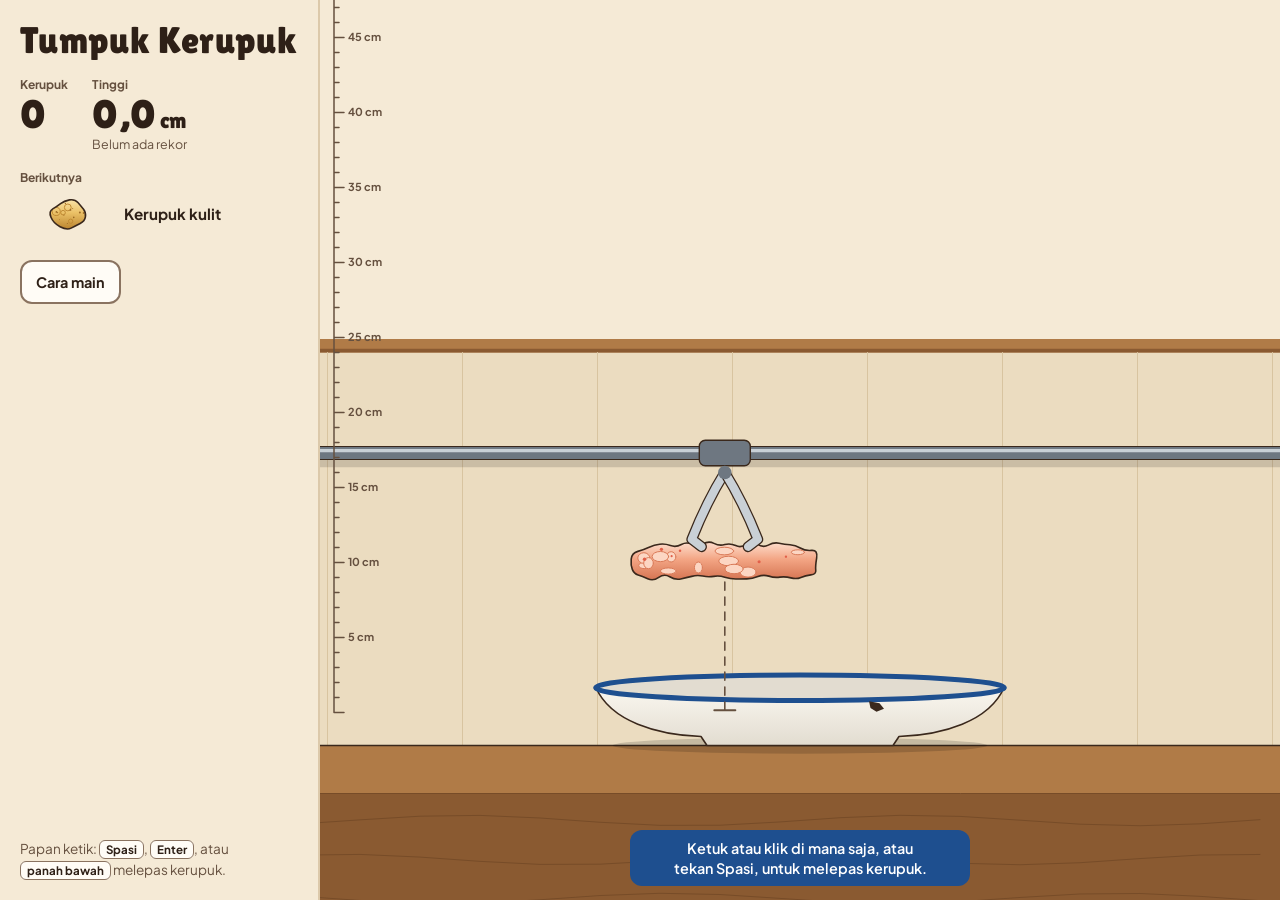
==== public/games/tumpuk-kerupuk/index.html @ b58603c4 "Tambah tiga game: Potong Martabak, Parkir Angkot, Tumpuk Kerupuk Game orisinal bertema lokal, digamb" ====
<!doctype html>
<html lang="id">
<head>
<meta charset="utf-8">
<meta name="viewport" content="width=device-width, initial-scale=1, viewport-fit=cover">
<link rel="icon" href="/assets/logo.svg" type="image/svg+xml">
<title>Tumpuk Kerupuk</title>
<meta name="description" content="Tumpuk kerupuk di atas piring seng warung setinggi mungkin, jangan sampai ada yang jatuh ke meja.">
<link rel="preconnect" href="https://fonts.googleapis.com">
<link rel="preconnect" href="https://fonts.gstatic.com" crossorigin>
<link rel="stylesheet" href="https://fonts.googleapis.com/css2?family=Lilita+One&family=Plus+Jakarta+Sans:wght@400;500;600;700&display=swap">
<style>
/* Satu kanvas memenuhi layar. Panel skor menindih kanvas (atas di HP potret, kiri di layar lebar),
   dan kamera menjaga tumpukan tetap di sisa area yang terlihat. */
:root {
  --dinding: #F5EAD6;
  --lambris: #EBDCC0;
  --lambris-garis: #D8C4A0;
  --tinta: #2E2017;
  --tinta-2: #65503F;
  --lembar: #FFFCF6;
  --biru: #1E4F8F;
  --aksen-teks: #FFFFFF;
  --garis: #8A7360;
  --garis-halus: #DCC9AA;
  --meja: #B07B47;
  --meja-depan: #8A5A31;
  --serat: #774C28;
  --email: #FBF8F1;
  --email-bayang: #E2DCD0;
  --lis: #1E4F8F;
  --logam: #C9D0D6;
  --logam-gelap: #6E7781;
  --garis-kerupuk: #3A281C;
  --bayang: rgba(46, 32, 23, .22);
  --tirai: rgba(35, 24, 17, .5);
  --font-judul: "Lilita One", "Arial Rounded MT Bold", system-ui, sans-serif;
  --font-teks: "Plus Jakarta Sans", system-ui, -apple-system, "Segoe UI", Roboto, sans-serif;
  color-scheme: light;
}
@media (prefers-color-scheme: dark) {
  :root:not([data-theme="light"]) {
    --dinding: #1C1611;
    --lambris: #241C16;
    --lambris-garis: #382B21;
    --tinta: #F4E8D6;
    --tinta-2: #CDB89F;
    --lembar: #2A211B;
    --biru: #93B8EC;
    --aksen-teks: #0F2036;
    --garis: #A08A74;
    --garis-halus: #3A2E25;
    --meja: #6E4A2B;
    --meja-depan: #4F331D;
    --serat: #3E2716;
    --email: #E8E2D6;
    --email-bayang: #C7BFB1;
    --lis: #2C5E9E;
    --logam: #AEB6BE;
    --logam-gelap: #59616A;
    --garis-kerupuk: #1A110B;
    --bayang: rgba(0, 0, 0, .5);
    --tirai: rgba(0, 0, 0, .6);
    color-scheme: dark;
  }
}
:root[data-theme="dark"] {
  --dinding: #1C1611;
  --lambris: #241C16;
  --lambris-garis: #382B21;
  --tinta: #F4E8D6;
  --tinta-2: #CDB89F;
  --lembar: #2A211B;
  --biru: #93B8EC;
  --aksen-teks: #0F2036;
  --garis: #A08A74;
  --garis-halus: #3A2E25;
  --meja: #6E4A2B;
  --meja-depan: #4F331D;
  --serat: #3E2716;
  --email: #E8E2D6;
  --email-bayang: #C7BFB1;
  --lis: #2C5E9E;
  --logam: #AEB6BE;
  --logam-gelap: #59616A;
  --garis-kerupuk: #1A110B;
  --bayang: rgba(0, 0, 0, .5);
  --tirai: rgba(0, 0, 0, .6);
  color-scheme: dark;
}

* { box-sizing: border-box; }
html, body { height: 100%; }
body {
  margin: 0;
  overflow: hidden;
  background: var(--dinding);
  color: var(--tinta);
  font-family: var(--font-teks);
  font-size: 15px;
  touch-action: manipulation;
  -webkit-tap-highlight-color: transparent;
}
h1, h2, h3, p, ol, ul { margin: 0; }
button { font: inherit; color: inherit; }
[hidden] { display: none !important; }
.sr { position: absolute; width: 1px; height: 1px; overflow: hidden; clip-path: inset(50%); white-space: nowrap; }

.app { position: relative; height: 100%; overflow: hidden; --lebar-sisi: 0px; }

/* Panggung: kanvas memenuhi seluruh app. Area ini juga area ketuk. */
.panggung {
  position: absolute;
  inset: 0;
  user-select: none;
  -webkit-user-select: none;
  -webkit-touch-callout: none;
  cursor: pointer;
}
.panggung:focus-visible { outline: 3px solid var(--tinta); outline-offset: -5px; }
#kanvas { position: absolute; inset: 0; width: 100%; height: 100%; display: block; }
.petunjuk {
  position: absolute;
  left: calc(var(--lebar-sisi) + 16px);
  right: 16px;
  bottom: max(14px, env(safe-area-inset-bottom, 0px));
  text-align: center;
  font-size: .9rem;
  font-weight: 600;
  line-height: 1.4;
  color: var(--aksen-teks);
  pointer-events: none;
}
.petunjuk span {
  display: inline-block;
  max-width: 34ch;
  padding: 8px 14px;
  border-radius: 12px;
  background: var(--biru);
  text-wrap: balance;
}
.layar-status {
  position: absolute;
  inset: 0;
  z-index: 6;
  display: grid;
  place-content: center;
  justify-items: center;
  gap: 12px;
  padding: 16px;
  text-align: center;
  background: var(--dinding);
}
.layar-status h2 { font-family: var(--font-judul); font-weight: 400; font-size: 1.5rem; }
.layar-status p { max-width: 38ch; color: var(--tinta-2); line-height: 1.5; }

/* Panel skor (HP potret: pita atas) */
.kepala {
  position: absolute;
  z-index: 2;
  top: 0;
  left: 0;
  right: 0;
  display: grid;
  grid-template-columns: minmax(0, 1fr) auto;
  grid-template-areas: "judul cara" "skor berikut";
  align-items: center;
  gap: 6px 12px;
  padding: max(10px, env(safe-area-inset-top, 0px)) max(16px, env(safe-area-inset-right, 0px)) 10px max(16px, env(safe-area-inset-left, 0px));
  background: var(--dinding);
  border-bottom: 2px solid var(--garis-halus);
  cursor: pointer;
}
.kepala h1 {
  grid-area: judul;
  font-family: var(--font-judul);
  font-weight: 400;
  font-size: clamp(1.5rem, 1.2rem + 1.2vw, 2.3rem);
  line-height: 1;
  letter-spacing: .01em;
}
.tombol-kecil {
  grid-area: cara;
  min-height: 44px;
  padding: 0 14px;
  border-radius: 12px;
  border: 2px solid var(--garis);
  background: var(--lembar);
  font-weight: 700;
  font-size: .9rem;
  cursor: pointer;
}
.skor { grid-area: skor; display: flex; gap: 18px; align-items: flex-start; min-width: 0; }
.sel { display: grid; gap: 1px; min-width: 0; }
.label { font-size: .75rem; font-weight: 700; color: var(--tinta-2); }
.angka {
  font-family: var(--font-judul);
  font-size: 1.8rem;
  line-height: 1.05;
  font-variant-numeric: tabular-nums;
}
.angka small { font-size: .55em; }
.rekor-hud { font-size: .78rem; color: var(--tinta-2); white-space: nowrap; }
/* Di HP, pratinjau ditumpuk tegak supaya kolom kanan tidak lebih lebar dari tombol Cara main. */
.tombol-kecil { justify-self: end; }
.berikut { grid-area: berikut; display: grid; gap: 1px; justify-self: end; align-self: start; min-width: 0; }
.berikut-isi { display: grid; justify-items: start; gap: 1px; }
.berikut canvas { width: 64px; height: 32px; display: block; }
.berikut .nama { font-weight: 700; font-size: .8rem; line-height: 1.15; white-space: nowrap; }
.papan { grid-area: papan; display: none; font-size: .85rem; line-height: 1.5; color: var(--tinta-2); }
kbd {
  font-family: var(--font-teks);
  font-weight: 700;
  font-size: .85em;
  padding: 1px 6px;
  border-radius: 6px;
  border: 1.5px solid var(--garis);
  background: var(--lembar);
  color: var(--tinta);
  white-space: nowrap;
}
.ada-hasil .kepala { visibility: hidden; }

/* Lembar hasil: email putih berlis biru seperti piring seng. Bayangan menandai ia mengapung di atas meja. */
.hasil {
  position: absolute;
  z-index: 4;
  left: max(12px, env(safe-area-inset-left, 0px));
  right: max(12px, env(safe-area-inset-right, 0px));
  bottom: max(12px, env(safe-area-inset-bottom, 0px));
  max-height: calc(100% - 24px);
  overflow: auto;
  display: grid;
  gap: 8px;
  padding: 14px 16px;
  border-radius: 18px;
  border: 3px solid var(--biru);
  background: var(--lembar);
  box-shadow: 0 12px 30px var(--bayang);
  cursor: default;
}
.hasil h2 { font-family: var(--font-judul); font-weight: 400; font-size: 1.45rem; line-height: 1.1; }
.hasil h2:focus { outline: none; }
.sebab, .saran { line-height: 1.4; font-size: .93rem; }
.saran { color: var(--tinta-2); }
.saran b { color: var(--tinta); }
.baris-angka { display: flex; flex-wrap: wrap; gap: 4px 22px; }
.angka-hasil { display: grid; gap: 1px; }
.angka-hasil span { font-size: .78rem; font-weight: 700; color: var(--tinta-2); }
.angka-hasil strong { font-family: var(--font-judul); font-weight: 400; font-size: 1.65rem; line-height: 1.05; font-variant-numeric: tabular-nums; }
.rekor { font-size: .88rem; color: var(--tinta-2); }
.rekor.baru { color: var(--biru); font-weight: 700; }
.tombol {
  min-height: 50px;
  padding: 0 18px;
  border-radius: 14px;
  border: 2px solid var(--garis);
  background: transparent;
  font-weight: 700;
  cursor: pointer;
}
.tombol.utama {
  border-color: var(--biru);
  background: var(--biru);
  color: var(--aksen-teks);
  font-family: var(--font-judul);
  font-weight: 400;
  font-size: 1.25rem;
  letter-spacing: .01em;
}
.tombol:active, .tombol-kecil:active { transform: translateY(1px); }
.tombol:focus-visible, .tombol-kecil:focus-visible, .tautan:focus-visible { outline: 3px solid var(--tinta); outline-offset: 3px; }

/* Dialog cara main */
dialog {
  width: min(660px, calc(100vw - 32px));
  max-height: calc(100dvh - 24px);
  overflow: auto;
  border: 3px solid var(--biru);
  border-radius: 20px;
  padding: 18px 20px 14px;
  background: var(--lembar);
  color: var(--tinta);
  box-shadow: 0 16px 40px var(--bayang);
}
dialog::backdrop { background: var(--tirai); }
.isi-dialog { display: grid; gap: 10px; line-height: 1.45; font-size: .94rem; }
.isi-dialog h2 { font-family: var(--font-judul); font-weight: 400; font-size: 1.6rem; line-height: 1.1; }
.isi-dialog h3 { font-size: 1rem; font-weight: 700; }
.isi-dialog ol, .isi-dialog ul { padding-left: 1.3em; display: grid; gap: 3px; }
@media (min-width: 600px) {
  .isi-dialog ul { grid-template-columns: 1fr 1fr; column-gap: 28px; }
}
.isi-dialog .kecil { font-size: .86rem; color: var(--tinta-2); }
.tautan { color: inherit; text-underline-offset: 2px; }
.isi-dialog form { display: flex; justify-content: flex-end; }

/* Layar lebar: panel skor menjadi kolom kiri, lembar hasil menempati kolom itu. */
@media (orientation: landscape) and (min-width: 700px) {
  .app { --lebar-sisi: clamp(250px, 25vw, 320px); }
  .kepala {
    right: auto;
    bottom: 0;
    width: var(--lebar-sisi);
    grid-template-columns: minmax(0, 1fr);
    grid-template-areas: "judul" "skor" "berikut" "cara" "papan";
    grid-template-rows: auto auto auto auto 1fr;
    align-items: start;
    align-content: start;
    gap: 18px;
    padding: max(22px, env(safe-area-inset-top, 0px)) 20px max(20px, env(safe-area-inset-bottom, 0px)) max(20px, env(safe-area-inset-left, 0px));
    border-bottom: 0;
    border-right: 2px solid var(--garis-halus);
    overflow: auto;
  }
  .kepala h1 { font-size: clamp(1.9rem, 1.2rem + 1.4vw, 2.5rem); }
  .tombol-kecil { justify-self: start; }
  .skor { gap: 24px; }
  .angka { font-size: 2.5rem; }
  .berikut { justify-self: start; }
  .berikut-isi { display: flex; align-items: center; gap: 8px; }
  .berikut canvas { width: 96px; height: 56px; }
  .berikut .nama { font-size: .95rem; }
  .papan { display: block; align-self: end; }
  .hasil {
    left: max(12px, env(safe-area-inset-left, 0px));
    right: auto;
    top: 12px;
    bottom: auto;
    width: calc(var(--lebar-sisi) - 24px);
    gap: 12px;
    padding: 18px 18px;
  }
  .hasil h2 { font-size: 1.7rem; }
  .sebab, .saran { font-size: 1rem; line-height: 1.5; }
  .angka-hasil strong { font-size: 2rem; }
  .ada-hasil .kepala { visibility: hidden; }
}
/* HP mendatar: tinggi layar sempit, jadi lembar hasil dibuat lebih lebar dan lebih rapat. */
@media (orientation: landscape) and (min-width: 700px) and (max-height: 520px) {
  .kepala { gap: 8px; padding-top: 12px; padding-bottom: 12px; }
  .kepala h1 { font-size: 1.6rem; }
  .angka { font-size: 1.8rem; }
  .berikut canvas { width: 72px; height: 42px; }
  .papan { display: none; }
  .hasil { width: min(420px, 50vw); top: 10px; gap: 6px; padding: 12px 16px; max-height: calc(100% - 20px); }
  .hasil h2 { font-size: 1.3rem; }
  .sebab, .saran { font-size: .86rem; line-height: 1.35; }
  .angka-hasil strong { font-size: 1.45rem; }
  .tombol { min-height: 46px; }
}
@media (prefers-reduced-motion: reduce) {
  .tombol:active, .tombol-kecil:active { transform: none; }
}
</style>
</head>
<body>
<div class="app" id="app">
  <header class="kepala" id="kepala">
    <h1>Tumpuk Kerupuk</h1>
    <button class="tombol-kecil" id="tombol-cara" type="button" aria-haspopup="dialog">Cara main</button>
    <div class="skor">
      <div class="sel">
        <span class="label">Kerupuk</span>
        <span class="angka" id="angka-jumlah">0</span>
      </div>
      <div class="sel">
        <span class="label">Tinggi</span>
        <span class="angka" id="angka-tinggi">0,0<small> cm</small></span>
        <span class="rekor-hud" id="hud-rekor">Belum ada rekor</span>
      </div>
    </div>
    <div class="berikut">
      <span class="label">Berikutnya</span>
      <div class="berikut-isi">
        <canvas id="kanvas-berikut" aria-hidden="true"></canvas>
        <span class="nama" id="nama-berikut">Kerupuk udang</span>
      </div>
    </div>
    <p class="papan">Papan ketik: <kbd>Spasi</kbd>, <kbd>Enter</kbd>, atau <kbd>panah bawah</kbd> melepas kerupuk.</p>
  </header>

  <main class="panggung" id="panggung" tabindex="0" role="application" aria-roledescription="meja warung"
    aria-label="Meja warung dengan piring dan capit kerupuk. Tekan Spasi, Enter, atau panah bawah untuk melepas kerupuk."
    aria-describedby="pengumum">
    <canvas id="kanvas" aria-hidden="true"></canvas>
    <p class="petunjuk" id="petunjuk"><span id="teks-petunjuk">Ketuk atau klik di mana saja, atau tekan Spasi, untuk melepas kerupuk.</span></p>
    <div class="layar-status" id="layar-status" role="status">
      <h2 id="status-judul">Menyiapkan meja warung</h2>
      <p id="status-isi">Piring dan capit sedang disiapkan.</p>
      <button class="tombol" id="tombol-muat" type="button" hidden>Muat ulang halaman</button>
    </div>
  </main>

  <section class="hasil" id="hasil" aria-labelledby="judul-hasil" hidden>
    <h2 id="judul-hasil" tabindex="-1">Meleset dari piring</h2>
    <p class="sebab" id="sebab"></p>
    <p class="saran"><b>Saran:</b> <span id="saran"></span></p>
    <div class="baris-angka">
      <div class="angka-hasil"><span>Kerupuk bertahan</span><strong id="jumlah-hasil">0</strong></div>
      <div class="angka-hasil"><span>Tumpukan tertinggi</span><strong id="tinggi-hasil">0,0 cm</strong></div>
    </div>
    <p class="rekor" id="rekor-hasil"></p>
    <button class="tombol utama" id="tombol-lagi" type="button">Tumpuk lagi</button>
  </section>

  <p class="sr" id="pengumum" aria-live="polite"></p>
</div>

<dialog id="dialog-cara" aria-labelledby="judul-cara">
  <div class="isi-dialog">
    <h2 id="judul-cara">Cara main</h2>
    <ol>
      <li>Capit di atas meja bergerak ke kiri dan kanan sambil menjepit satu kerupuk.</li>
      <li>Ketuk layar, klik, atau tekan <kbd>Spasi</kbd> untuk melepasnya. Garis putus-putus menunjukkan tempat kerupuk akan mendarat.</li>
      <li>Tumpuk kerupuk di atas piring setinggi mungkin. Kerupuk boleh bergeser atau menggelinding, asal tetap di atas piring.</li>
      <li>Setelah melepas, tunggu capit mengambil kerupuk berikutnya. Capit makin cepat seiring tumpukan bertambah.</li>
    </ol>
    <h3>Selesai kalau</h3>
    <p>Ada kerupuk yang menyentuh meja di luar piring. Kerupuk yang jatuh ditandai, lengkap dengan sebab dan saran.</p>
    <h3>Sifat kerupuk</h3>
    <ul>
      <li>Kerupuk udang: lebar dan ringan, alas yang paling enak.</li>
      <li>Kerupuk bawang: panjang dan pipih, sedikit licin.</li>
      <li>Rengginang: bundar dan berat, mudah menggelinding.</li>
      <li>Kerupuk kulit: kecil dan menggumpal, suka terguling.</li>
    </ul>
    <p class="kecil">Papan ketik: <kbd>Spasi</kbd>, <kbd>Enter</kbd>, atau <kbd>panah bawah</kbd> melepas kerupuk. <kbd>Tab</kbd> berpindah ke tombol, <kbd>Escape</kbd> menutup dialog ini.</p>
    <p class="kecil">Tinggi diukur dari permukaan piring sampai puncak tumpukan yang sudah diam. Rekor hanya disimpan di peramban ini. Fisika memakai <a class="tautan" href="https://piqnt.com/planck.js/" target="_blank" rel="noopener">planck.js</a> (lisensi MIT).</p>
    <form method="dialog"><button class="tombol" type="submit" id="tombol-tutup">Kembali menumpuk</button></form>
  </div>
</dialog>

<script src="planck.min.js"></script>
<script>
(() => {
'use strict';
const $ = s => document.querySelector(s);
const el = {
  app: $('#app'), panggung: $('#panggung'), kanvas: $('#kanvas'), petunjuk: $('#petunjuk'), teksPetunjuk: $('#teks-petunjuk'),
  status: $('#layar-status'), statusJudul: $('#status-judul'), statusIsi: $('#status-isi'), tombolMuat: $('#tombol-muat'),
  kepala: $('#kepala'), jumlah: $('#angka-jumlah'), tinggi: $('#angka-tinggi'), hudRekor: $('#hud-rekor'),
  kanvasBerikut: $('#kanvas-berikut'), namaBerikut: $('#nama-berikut'),
  hasil: $('#hasil'), judulHasil: $('#judul-hasil'), sebab: $('#sebab'), saran: $('#saran'),
  jumlahHasil: $('#jumlah-hasil'), tinggiHasil: $('#tinggi-hasil'), rekorHasil: $('#rekor-hasil'), tombolLagi: $('#tombol-lagi'),
  tombolCara: $('#tombol-cara'), dialog: $('#dialog-cara'), pengumum: $('#pengumum')
};

el.tombolMuat.addEventListener('click', () => location.reload());
if (typeof planck === 'undefined') {
  el.statusJudul.textContent = 'Mesin fisika tidak termuat';
  el.statusIsi.textContent = 'Berkas planck.min.js gagal diambil. Periksa sambungan internet, lalu muat ulang halaman.';
  el.tombolMuat.hidden = false;
  return;
}
const pl = planck;

// Satuan dunia: cm dan detik, sumbu y ke atas, 0 = permukaan piring.
const S = 0.1; // 1 satuan planck = 10 cm, ukuran yang membuat pemecah Box2D paling stabil untuk benda sebesar ini
const KONFIG = {
  gravitasi: 260,        // cm/s², sekitar seperempat gravitasi bumi supaya jatuhnya masih terbaca mata
  langkah: 1 / 120,
  iterasiKecepatan: 10,
  iterasiPosisi: 8,
  celah: 9,              // jarak dasar kerupuk di capit ke puncak tumpukan
  tinggiRel: 4.5,        // rel berada di atas kerupuk setinggi ini
  jangkauan: 18,         // capit bergerak dari -18 sampai 18 cm
  lajuAwal: 14,          // cm/s
  lajuNaik: 0.045,       // tambahan relatif per kerupuk yang dilepas
  lajuMaks: 34,
  jedaMin: 0.55,         // detik minimum antar lepas
  jedaMaks: 1.6,         // setelah ini capit mengambil kerupuk baru walau yang lama belum diam
  lamaMuat: 0.22,
  tenangLaju: 3,         // cm/s
  tenangPutar: 0.6,      // rad/s
  lebarPandang: 42,      // cm minimum yang terlihat mendatar
  tinggiPandang: 60,
  lamaGagal: 1.4,        // detik dari kerupuk menyentuh meja sampai lembar hasil muncul
  lamaFisikaGagal: 5
};
const MEJA_Y = -2.2;
const PIRING = {
  dasar: [[-8.8, 0], [8.8, 0], [6.2, -2.2], [-6.2, -2.2]],
  kiri: [[-8.8, 0], [-6.2, -2.2], [-13.8, 1.5], [-13.2, 1.8]],
  kanan: [[8.8, 0], [13.2, 1.8], [13.8, 1.5], [6.2, -2.2]]
};

// Bentuk fisika sengaja bertepi atas-bawah datar untuk kerupuk pipih: tumpukan rapi tidak merayap.
// Gelombang tepi hanya digambar, rata-ratanya mengikuti bentuk fisika.
const JENIS = {
  udang: {
    nama: 'Kerupuk udang', kecil: 'kerupuk udang', massaJenis: 0.6, gesek: 0.9, redam: 0.6, guling: false,
    warna: { isi: '#F3A584', terang: '#FCD6C3', gelap: '#D97A58', titik: '#E2604A' },
    tepi: { amp: 0.3, jarak: 0.75, pola: 'gelombang' },
    bentuk: r => { const w = 6 * (0.94 + r() * 0.12), h = 1.1; return [[-w + 1.6, h], [w - 1.6, h], [w - 0.2, h - 0.6], [w, -0.3], [w - 0.8, -h], [-w + 0.8, -h], [-w, -0.3], [-w + 0.2, h - 0.6]]; }
  },
  bawang: {
    nama: 'Kerupuk bawang', kecil: 'kerupuk bawang', massaJenis: 1.0, gesek: 0.6, redam: 0.3, guling: false,
    warna: { isi: '#DCE09A', terang: '#F1F4CC', gelap: '#A9B460', titik: '#55782C' },
    tepi: { amp: 0.12, jarak: 0.8, pola: 'acak' },
    bentuk: r => { const w = 7.5 * (0.95 + r() * 0.1), h = 0.8; return [[-w + 0.5, h], [w - 0.5, h], [w, 0.3], [w, -0.3], [w - 0.5, -h], [-w + 0.5, -h], [-w, -0.3], [-w, 0.3]]; }
  },
  rengginang: {
    nama: 'Rengginang', kecil: 'rengginang', massaJenis: 1.6, gesek: 0.7, redam: 0.2, guling: true,
    warna: { isi: '#EFE5CD', terang: '#FFFBEF', gelap: '#CDB78A', titik: '#D48A3E' },
    tepi: { amp: 0.26, jarak: 0.5, pola: 'acak' },
    // Cakram tebal bersudut bulat besar: punggungnya cukup datar untuk ditumpuki, sisinya membuatnya menggelinding di lereng.
    bentuk: r => {
      const a = 3.2 * (0.95 + r() * 0.1), b = 1.7, rc = 1.3, v = [];
      for (const [sx, sy] of [[1, 1], [-1, 1], [-1, -1], [1, -1]]) {
        for (let k = 0; k < 3; k++) {
          const t = k * Math.PI / 4;
          v.push([sx * (a - rc + rc * Math.cos(t)), sy * (b - rc + rc * Math.sin(t))]);
        }
      }
      return v;
    }
  },
  kulit: {
    nama: 'Kerupuk kulit', kecil: 'kerupuk kulit', massaJenis: 0.9, gesek: 0.8, redam: 0.4, guling: true,
    warna: { isi: '#EBC167', terang: '#F9E2A6', gelap: '#BF8933', titik: '#9C6A26' },
    tepi: { amp: 0.4, jarak: 1.2, pola: 'acak' },
    bentuk: r => { const v = []; for (let i = 0; i < 7; i++) { const t = (i + r() * 0.5) / 7 * Math.PI * 2, k = 0.85 + r() * 0.3; v.push([2.5 * k * Math.cos(t), 1.8 * k * Math.sin(t)]); } return v; }
  }
};
// Kantong acak: kerupuk pipih dua kali lebih sering supaya tumpukan masih mungkin tinggi.
const ISI_KANTONG = ['udang', 'udang', 'bawang', 'bawang', 'rengginang', 'kulit'];

function buatAcak(benih) {
  let a = benih >>> 0;
  return () => {
    a = (a + 0x6D2B79F5) >>> 0;
    let t = a;
    t = Math.imul(t ^ (t >>> 15), t | 1);
    t ^= t + Math.imul(t ^ (t >>> 7), t | 61);
    return ((t ^ (t >>> 14)) >>> 0) / 4294967296;
  };
}
function cembung(titik) {
  const p = titik.slice().sort((a, b) => a.x - b.x || a.y - b.y);
  const silang = (o, a, b) => (a.x - o.x) * (b.y - o.y) - (a.y - o.y) * (b.x - o.x);
  const bawah = [], atas = [];
  for (const q of p) { while (bawah.length >= 2 && silang(bawah[bawah.length - 2], bawah[bawah.length - 1], q) <= 0) bawah.pop(); bawah.push(q); }
  for (let i = p.length - 1; i >= 0; i--) { const q = p[i]; while (atas.length >= 2 && silang(atas[atas.length - 2], atas[atas.length - 1], q) <= 0) atas.pop(); atas.push(q); }
  return bawah.slice(0, -1).concat(atas.slice(0, -1));
}
function luasDanPusat(v) {
  let A = 0, cx = 0, cy = 0;
  for (let i = 0; i < v.length; i++) {
    const p = v[i], q = v[(i + 1) % v.length], c = p.x * q.y - q.x * p.y;
    A += c; cx += (p.x + q.x) * c; cy += (p.y + q.y) * c;
  }
  A /= 2;
  return { luas: A, x: cx / (6 * A), y: cy / (6 * A) };
}
function batas(v) {
  let minX = Infinity, maxX = -Infinity, minY = Infinity, maxY = -Infinity;
  for (const p of v) { minX = Math.min(minX, p.x); maxX = Math.max(maxX, p.x); minY = Math.min(minY, p.y); maxY = Math.max(maxY, p.y); }
  return { minX, maxX, minY, maxY };
}
function diDalam(v, x, y, sisip) {
  for (let i = 0; i < v.length; i++) {
    const p = v[i], q = v[(i + 1) % v.length], dx = q.x - p.x, dy = q.y - p.y;
    if ((dx * (y - p.y) - dy * (x - p.x)) / Math.hypot(dx, dy) < sisip) return false;
  }
  return true;
}

// Tepi bergelombang: titik di sepanjang keliling digeser searah normal luar.
function buatGaris(v, tepi, r) {
  const titik = [];
  let fase = r() * Math.PI * 2;
  for (let i = 0; i < v.length; i++) {
    const p = v[i], q = v[(i + 1) % v.length], dx = q.x - p.x, dy = q.y - p.y, L = Math.hypot(dx, dy);
    const nx = dy / L, ny = -dx / L;
    const m = Math.max(1, Math.round(L / tepi.jarak));
    for (let j = 0; j < m; j++) {
      let geser;
      if (tepi.pola === 'gelombang') { geser = tepi.amp * Math.sin(fase); fase += Math.PI * (0.75 + r() * 0.5); }
      else geser = tepi.amp * (r() * 1.3 - 0.45);
      titik.push({ x: p.x + dx * j / m + nx * geser, y: p.y + dy * j / m + ny * geser });
    }
  }
  return titik;
}

function buatHiasan(jenis, v, luas, r) {
  const b = batas(v);
  const acakDalam = sisip => {
    for (let i = 0; i < 40; i++) {
      const x = b.minX + r() * (b.maxX - b.minX), y = b.minY + r() * (b.maxY - b.minY);
      if (diDalam(v, x, y, sisip)) return { x, y };
    }
    return null;
  };
  const h = [];
  const tambah = (n, sisip, buat) => { for (let i = 0; i < n; i++) { const p = acakDalam(sisip); if (p) h.push(buat(p)); } };
  if (jenis === 'udang') {
    tambah(Math.round(luas / 2.1), 0.35, p => ({ t: 'gelembung', x: p.x, y: p.y, rx: 0.22 + r() * 0.45, ry: 0.16 + r() * 0.22 }));
    tambah(6, 0.3, p => ({ t: 'titik', x: p.x, y: p.y, r: 0.07 + r() * 0.07 }));
  } else if (jenis === 'rengginang') {
    tambah(Math.round(luas / 0.42), 0.2, p => ({ t: 'butir', x: p.x, y: p.y, rx: 0.32 + r() * 0.12, ry: 0.14 + r() * 0.05, a: r() * Math.PI }));
    tambah(4, 0.4, p => ({ t: 'titik', x: p.x, y: p.y, r: 0.1 + r() * 0.06 }));
  } else if (jenis === 'kulit') {
    tambah(4, 0.5, p => ({ t: 'cincin', x: p.x, y: p.y, r: 0.25 + r() * 0.3 }));
    tambah(11, 0.25, p => ({ t: 'titik', x: p.x, y: p.y, r: 0.06 + r() * 0.07 }));
  } else {
    tambah(14, 0.2, p => ({ t: 'serpih', x: p.x, y: p.y, w: 0.28 + r() * 0.2, h: 0.1, a: r() * Math.PI }));
    tambah(5, 0.2, p => ({ t: 'titikGelap', x: p.x, y: p.y, r: 0.06 }));
  }
  return h;
}

function buatSpek(jenis, r) {
  const def = JENIS[jenis];
  let v = cembung(def.bentuk(r).map(([x, y]) => ({ x, y })));
  const lp = luasDanPusat(v);
  v = v.map(p => ({ x: p.x - lp.x, y: p.y - lp.y }));
  const b = batas(v);
  return {
    jenis, def, v,
    garis: buatGaris(v, def.tepi, r),
    hiasan: buatHiasan(jenis, v, lp.luas, r),
    lebar: b.maxX - b.minX, tinggi: b.maxY - b.minY, bawah: b.minY, atas: b.maxY, kiri: b.minX, kanan: b.maxX
  };
}

const KUNCI_REKOR = 'tumpuk-kerupuk:rekor';
function bacaRekor() {
  try {
    const v = JSON.parse(localStorage.getItem(KUNCI_REKOR));
    if (v && Number.isFinite(v.tinggi) && v.tinggi > 0) return { tinggi: v.tinggi, jumlah: Number.isFinite(v.jumlah) ? v.jumlah : 0 };
  } catch (e) { /* penyimpanan diblokir: main tetap jalan tanpa rekor */ }
  return null;
}
function simpanRekor(v) {
  try { localStorage.setItem(KUNCI_REKOR, JSON.stringify(v)); return true; } catch (e) { return false; }
}
let rekor = bacaRekor();

const fmt = new Intl.NumberFormat('id-ID', { minimumFractionDigits: 1, maximumFractionDigits: 1 });
const cm = v => `${fmt.format(Math.round(v * 10) / 10)} cm`;

let dunia, badanMeja, kerupuk, acak, benih, kantong, urutanPaksa = [];
let status = 'main', jeda = false, waktu = 0, akumulasi = 0, fisikaBeku = false;
let puncakTenang = 0, tinggiTertinggi = 0, jumlahBertahan = 0, dilepas = 0;
let spekBerikut = null, penyebab = null, tGagal = 0, jumlahSaatGagal = 0, waktuHasil = 0;
let capitBeku = false;
const capit = { x: 0, arah: 1, memegang: null, muat: 1, buka: 0, goyang: 0, tLepas: -10 };
const tampil = { dasar: KONFIG.celah };
const kam = { cx: 0, cy: 20, s: 10, ay: 300, siap: false };
let partikel = [], guncang = 0, teksPetunjukSampai = 0;

const reduksi = matchMedia('(prefers-reduced-motion: reduce)');
let gerakHias = !reduksi.matches;
reduksi.addEventListener('change', () => { gerakHias = !reduksi.matches; });

function lajuCapit() { return Math.min(KONFIG.lajuMaks, KONFIG.lajuAwal * (1 + KONFIG.lajuNaik * dilepas)); }

function ambilJenis() {
  if (urutanPaksa.length) return urutanPaksa.shift();
  if (!kantong.length) {
    kantong = ISI_KANTONG.slice();
    for (let i = kantong.length - 1; i > 0; i--) { const j = Math.floor(acak() * (i + 1)); [kantong[i], kantong[j]] = [kantong[j], kantong[i]]; }
  }
  return kantong.pop();
}

function buatDunia() {
  dunia = new pl.World({ gravity: pl.Vec2(0, -KONFIG.gravitasi * S) });
  const P = pts => pl.Polygon(pts.map(([x, y]) => pl.Vec2(x * S, y * S)));
  const piring = dunia.createBody({ type: 'static' });
  piring.setUserData({ peran: 'piring' });
  for (const k of ['dasar', 'kiri', 'kanan']) piring.createFixture(P(PIRING[k]), { friction: 0.7 });
  badanMeja = dunia.createBody({ type: 'static' });
  badanMeja.setUserData({ peran: 'meja' });
  badanMeja.createFixture(pl.Box(500 * S, 5 * S, pl.Vec2(0, (MEJA_Y - 5) * S), 0), { friction: 0.8 });
  dunia.on('begin-contact', tanganiKontak);
}

function tanganiKontak(kontak) {
  const a = kontak.getFixtureA().getBody().getUserData(), b = kontak.getFixtureB().getBody().getUserData();
  for (const [k, lain] of [[a, b], [b, a]]) {
    if (!k || k.peran !== 'kerupuk' || !lain) continue;
    if (lain.peran === 'meja') { tandaiJatuh(k); continue; }
    if (!k.mendarat && !k.jatuh) {
      k.mendarat = true;
      k.tMendarat = waktu;
      k.kontakPertama = lain.peran;
      const vy = -k.badan.getLinearVelocity().y / S;
      if (gerakHias && vy > 35) tebarRemah(k, Math.min(7, Math.round(vy / 25)));
    }
  }
}

function tandaiJatuh(k) {
  if (k.jatuh) return;
  k.jatuh = true;
  k.tJatuh = waktu;
  if (status === 'main') mulaiGagal(k);
}

function posisi(k) { const p = k.badan.getPosition(); return { x: p.x / S, y: p.y / S, a: k.badan.getAngle() }; }
function puncakKerupuk(k) {
  const { x, y, a } = posisi(k), c = Math.cos(a), s = Math.sin(a);
  let m = -Infinity;
  for (const p of k.spek.v) m = Math.max(m, y + p.x * s + p.y * c);
  return m;
}
function lajuKerupuk(k) { const v = k.badan.getLinearVelocity(); return Math.hypot(v.x, v.y) / S; }

function mulaiBaru(benihBaru) {
  benih = Number.isFinite(benihBaru) ? benihBaru >>> 0 : (Math.random() * 2 ** 32) >>> 0;
  acak = buatAcak(benih);
  kantong = [];
  buatDunia();
  kerupuk = [];
  status = 'main';
  waktu = 0; akumulasi = 0; fisikaBeku = false;
  puncakTenang = 0; tinggiTertinggi = 0; jumlahBertahan = 0; dilepas = 0;
  penyebab = null; partikel = []; guncang = 0;
  tampil.dasar = KONFIG.celah;
  capit.x = (acak() < 0.5 ? -1 : 1) * KONFIG.jangkauan * (0.5 + acak() * 0.4);
  capit.arah = acak() < 0.5 ? -1 : 1;
  capit.buka = 0; capit.goyang = 0; capit.tLepas = -10;
  // Kerupuk pertama selalu kerupuk udang: alas lebar untuk permulaan yang ramah.
  if (!urutanPaksa.length) urutanPaksa.unshift('udang');
  capit.memegang = buatSpek(ambilJenis(), acak);
  capit.muat = 1;
  spekBerikut = buatSpek(ambilJenis(), acak);
  el.hasil.hidden = true;
  el.app.classList.remove('ada-hasil');
  tampilPetunjuk('Ketuk atau klik di mana saja, atau tekan Spasi, untuk melepas kerupuk.', Infinity);
  perbaruiHud(true);
  gambarBerikut();
  hitungArea();
  kam.siap = false;
}

function bisaLepas() { return status === 'main' && !jeda && !!capit.memegang && capit.muat >= 1; }

function jatuhkan() {
  if (status !== 'main' || jeda) return false;
  if (!capit.memegang || capit.muat < 1) {
    tampilPetunjuk('Sebentar, capit sedang mengambil kerupuk berikutnya.', 1.4);
    return false;
  }
  const spek = capit.memegang;
  // Jangan sampai muncul di dalam tumpukan yang belum diam: dasar paling rendah 1,5 cm di atas puncak sebenarnya.
  let puncakNyata = 0;
  for (const k of kerupuk) if (!k.jatuh) puncakNyata = Math.max(puncakNyata, puncakKerupuk(k));
  const dasar = Math.max(tampil.dasar, puncakNyata + 1.5);
  const badan = dunia.createBody({
    type: 'dynamic',
    position: pl.Vec2(capit.x * S, (dasar - spek.bawah) * S),
    linearDamping: spek.def.redam,
    angularDamping: 0.4
  });
  badan.createFixture(pl.Polygon(spek.v.map(p => pl.Vec2(p.x * S, p.y * S))), { density: spek.def.massaJenis, friction: spek.def.gesek, restitution: 0 });
  const k = { peran: 'kerupuk', spek, badan, urutan: kerupuk.length + 1, mendarat: false, jatuh: false, putaran: 0, sudutLalu: 0, tLepas: waktu, diumumkan: false };
  badan.setUserData(k);
  kerupuk.push(k);
  dilepas++;
  capit.memegang = null;
  capit.tLepas = waktu;
  capit.buka = 1;
  capit.goyang = gerakHias ? 1 : 0;
  if (dilepas >= 2) sembunyikanPetunjuk();
  return true;
}

function muatKerupuk() {
  capit.memegang = spekBerikut;
  capit.muat = gerakHias ? 0 : 1;
  spekBerikut = buatSpek(ambilJenis(), acak);
  gambarBerikut();
  el.namaBerikut.textContent = spekBerikut.def.nama;
}

function cekKesiapan() {
  if (status !== 'main' || capit.memegang) return;
  const lama = waktu - capit.tLepas;
  if (lama < KONFIG.jedaMin) return;
  const k = kerupuk[kerupuk.length - 1];
  const tenang = k && k.mendarat && lajuKerupuk(k) < KONFIG.tenangLaju && Math.abs(k.badan.getAngularVelocity()) < KONFIG.tenangPutar;
  if (tenang || lama >= KONFIG.jedaMaks) muatKerupuk();
}

function hitungSkor() {
  let n = 0, puncak = 0, semuaTenang = true;
  for (const k of kerupuk) {
    if (!k.mendarat || k.jatuh) continue;
    n++;
    if (lajuKerupuk(k) > KONFIG.tenangLaju || Math.abs(k.badan.getAngularVelocity()) > KONFIG.tenangPutar) semuaTenang = false;
    puncak = Math.max(puncak, puncakKerupuk(k));
  }
  if (status !== 'main') return;
  jumlahBertahan = n;
  if (semuaTenang) {
    puncakTenang = n ? Math.max(0, puncak) : 0;
    tinggiTertinggi = Math.max(tinggiTertinggi, puncakTenang);
    const baru = kerupuk.filter(k => k.mendarat && !k.jatuh && !k.diumumkan);
    if (baru.length) {
      for (const k of baru) k.diumumkan = true;
      umumkan(`${baru[baru.length - 1].spek.def.nama} mendarat. ${n} kerupuk, tinggi ${cm(puncakTenang)}.`);
    }
  }
}

function analisis(k) {
  const baru = kerupuk[kerupuk.length - 1];
  const Nama = k.spek.def.nama, nama = k.spek.def.kecil;
  if (k === baru) {
    if (!k.mendarat) return {
      jenis: 'meleset', judul: 'Meleset dari piring',
      sebab: `${Nama} jatuh langsung ke meja tanpa menyentuh piring.`,
      saran: 'Lepas saat capit tepat di atas piring. Garis putus-putus di bawah capit menunjukkan tempat kerupuk akan mendarat.'
    };
    if (k.spek.def.guling && k.putaran > 1.3) return {
      jenis: 'berguling', judul: 'Menggelinding ke meja',
      sebab: `${Nama} mendarat miring, lalu menggelinding dari ${k.kontakPertama === 'piring' ? 'piring' : 'tumpukan'} ke meja.`,
      saran: k.spek.jenis === 'rengginang'
        ? 'Rengginang bundar dan berat. Taruh di atas kerupuk yang lebar dan datar, misalnya kerupuk udang atau kerupuk bawang.'
        : 'Kerupuk kulit menggumpal dan mudah terguling. Taruh di permukaan yang datar, jauh dari pinggir.'
    };
    if (k.kontakPertama === 'piring') return {
      jenis: 'tergelincir', judul: 'Meluncur dari bibir piring',
      sebab: `${Nama} mendarat di bibir piring yang melengkung, lalu meluncur ke meja.`,
      saran: 'Incar bagian piring yang datar di tengah, bukan bibirnya.'
    };
    return {
      jenis: 'tergelincir', judul: 'Kerupuknya meluncur',
      sebab: `${Nama} mendarat di pinggir tumpukan dengan sebagian besar badannya menggantung, lalu meluncur ke meja.`,
      saran: 'Lepas saat capit sejajar dengan tengah kerupuk paling atas.'
    };
  }
  // Titik berat tumpukan (tanpa kerupuk terbaru) menentukan apakah ia memang sudah condong sebelum tertimpa.
  let massa = 0, momen = 0;
  for (const x of kerupuk) {
    if (x === baru || !x.mendarat) continue;
    const m = x.badan.getMass();
    massa += m; momen += m * posisi(x).x;
  }
  const geserBerat = massa ? momen / massa : 0;
  if (baru && baru.mendarat && waktu - baru.tMendarat < 2.5 && Math.abs(geserBerat) < 3) return {
    jenis: 'tertimpa', judul: 'Tertimpa lalu jatuh',
    sebab: `${baru.spek.def.nama} yang baru dilepas menimpa tumpukan, lalu kerupuk ke-${k.urutan} (${nama}) terdorong ke meja.`,
    saran: 'Hindari menaruh kerupuk di ujung yang menjorok. Beban di ujung itu mengungkit kerupuk di bawahnya.'
  };
  const arah = (Math.abs(geserBerat) >= 1 ? geserBerat : posisi(k).x) >= 0 ? 'kanan' : 'kiri', lawan = arah === 'kanan' ? 'kiri' : 'kanan';
  return {
    jenis: 'roboh', judul: 'Tumpukannya condong', arah,
    sebab: `Tumpukan condong ke ${arah} sampai kerupuk ke-${k.urutan} (${nama}) jatuh ke meja.`,
    saran: `Kalau tumpukan mulai condong ke ${arah}, taruh kerupuk berikutnya agak ke ${lawan} untuk mengimbanginya.`
  };
}

function mulaiGagal(k) {
  status = 'gagal';
  tGagal = waktu;
  jumlahSaatGagal = kerupuk.filter(x => x.mendarat && !x.jatuh).length;
  penyebab = { ...analisis(k), kerupuk: k };
  sembunyikanPetunjuk();
  if (gerakHias) guncang = 1;
}

function tampilkanHasil() {
  status = 'hasil';
  const p = penyebab;
  el.judulHasil.textContent = p.judul;
  el.sebab.textContent = p.sebab;
  el.saran.textContent = p.saran;
  el.jumlahHasil.textContent = String(jumlahSaatGagal);
  el.tinggiHasil.textContent = cm(tinggiTertinggi);
  const tinggi = Math.round(tinggiTertinggi * 10) / 10;
  let teksRekor, baru = false;
  if (tinggi > 0 && (!rekor || tinggi > rekor.tinggi)) {
    const lama = rekor;
    rekor = { tinggi, jumlah: jumlahSaatGagal };
    const tersimpan = simpanRekor(rekor);
    baru = true;
    teksRekor = lama ? `Rekor baru. Sebelumnya ${cm(lama.tinggi)}.` : 'Rekor pertamamu.';
    if (!tersimpan) teksRekor += ' Peramban ini tidak mengizinkan rekor disimpan.';
  } else if (rekor) {
    teksRekor = `Rekormu ${cm(rekor.tinggi)} dengan ${rekor.jumlah} kerupuk.`;
  } else {
    teksRekor = 'Belum ada rekor. Tumpukan pertama yang diam akan tercatat.';
  }
  el.rekorHasil.textContent = teksRekor;
  el.rekorHasil.classList.toggle('baru', baru);
  perbaruiHud(true);
  el.hasil.hidden = false;
  el.app.classList.add('ada-hasil');
  waktuHasil = performance.now();
  hitungArea();
  el.tombolLagi.focus({ preventScroll: true });
  umumkan(`${p.judul}. ${p.sebab} Saran: ${p.saran}`);
}

function targetKontrol(t) { return t instanceof Element && t.closest('button, a, input, select, textarea, dialog, .hasil'); }

document.addEventListener('pointerdown', e => {
  if (!e.isPrimary || (e.pointerType === 'mouse' && e.button !== 0)) return;
  if (targetKontrol(e.target) || el.dialog.open) return;
  if (status !== 'main') return;
  e.preventDefault();
  jatuhkan();
});
document.addEventListener('keydown', e => {
  if (el.dialog.open || e.altKey || e.ctrlKey || e.metaKey) return;
  const tombolLepas = e.key === ' ' || e.key === 'Enter' || e.key === 'ArrowDown';
  if (!tombolLepas) return;
  // Spasi dan Enter pada tombol tetap milik tombol itu. Panah bawah tidak dipakai tombol, jadi selalu melepas.
  if (e.key !== 'ArrowDown' && targetKontrol(e.target)) return;
  if (status !== 'main') return;
  e.preventDefault();
  if (!e.repeat) jatuhkan();
});
el.tombolLagi.addEventListener('click', () => {
  // Spasi yang masih tertahan dari permainan tidak boleh langsung memulai ulang.
  if (performance.now() - waktuHasil < 450) return;
  mulaiBaru();
  el.panggung.focus({ preventScroll: true });
});
el.tombolCara.addEventListener('click', () => { el.dialog.showModal(); jeda = true; });
el.dialog.addEventListener('close', () => { jeda = false; });
// Klik di tirai (di luar kotak dialog) menutup dialog; klik di bantalan dalam kotak tidak.
el.dialog.addEventListener('click', e => {
  if (e.target !== el.dialog) return;
  const r = el.dialog.getBoundingClientRect();
  if (e.clientX < r.left || e.clientX > r.right || e.clientY < r.top || e.clientY > r.bottom) el.dialog.close();
});
document.addEventListener('visibilitychange', () => { if (document.hidden) akumulasi = 0; });

let hudLalu = '';
function perbaruiHud(paksa) {
  const kunci = `${jumlahBertahan}|${puncakTenang.toFixed(1)}|${rekor ? rekor.tinggi : 0}`;
  if (!paksa && kunci === hudLalu) return;
  hudLalu = kunci;
  el.jumlah.textContent = String(jumlahBertahan);
  el.tinggi.innerHTML = `${fmt.format(Math.round(puncakTenang * 10) / 10)}<small> cm</small>`;
  el.hudRekor.textContent = rekor ? `Rekor ${cm(rekor.tinggi)}` : 'Belum ada rekor';
  if (spekBerikut) el.namaBerikut.textContent = spekBerikut.def.nama;
}
let jamUmum = 0;
function umumkan(teks) {
  clearTimeout(jamUmum);
  el.pengumum.textContent = '';
  jamUmum = setTimeout(() => { el.pengumum.textContent = teks; }, 60);
}
function tampilPetunjuk(teks, lama) {
  el.teksPetunjuk.textContent = teks;
  el.petunjuk.hidden = false;
  teksPetunjukSampai = performance.now() + lama * 1000;
}
function sembunyikanPetunjuk() { el.petunjuk.hidden = true; teksPetunjukSampai = 0; }

const WARNA = {};
const NAMA_WARNA = ['dinding', 'lambris', 'lambris-garis', 'tinta', 'tinta-2', 'lembar', 'biru', 'aksen-teks', 'meja', 'meja-depan', 'serat', 'email', 'email-bayang', 'lis', 'logam', 'logam-gelap', 'garis-kerupuk'];
function bacaWarna() {
  const cs = getComputedStyle(document.documentElement);
  for (const n of NAMA_WARNA) WARNA[n] = cs.getPropertyValue('--' + n).trim();
  gambarBerikut();
}
matchMedia('(prefers-color-scheme: dark)').addEventListener('change', bacaWarna);
new MutationObserver(bacaWarna).observe(document.documentElement, { attributes: true, attributeFilter: ['data-theme'] });

const ukuran = { w: 1, h: 1, dpr: 1 };
const area = { l: 0, t: 0, r: 1, b: 1 };
function hitungArea() {
  const app = el.app.getBoundingClientRect();
  let a = { l: 0, t: 0, r: app.width, b: app.height };
  // Panel yang menindih kanvas dipotong dari area; sisi terbesar yang tersisa dipakai kamera.
  const potong = rect => {
    if (!rect.width || !rect.height) return;
    const o = { l: rect.left - app.left, t: rect.top - app.top, r: rect.right - app.left, b: rect.bottom - app.top };
    if (o.r <= a.l || o.l >= a.r || o.b <= a.t || o.t >= a.b) return;
    const calon = [
      { ...a, b: Math.min(a.b, o.t) }, { ...a, t: Math.max(a.t, o.b) },
      { ...a, r: Math.min(a.r, o.l) }, { ...a, l: Math.max(a.l, o.r) }
    ];
    a = calon.reduce((x, y) => ((y.r - y.l) * (y.b - y.t) > (x.r - x.l) * (x.b - x.t) ? y : x));
  };
  if (!el.app.classList.contains('ada-hasil')) potong(el.kepala.getBoundingClientRect());
  if (!el.hasil.hidden) potong(el.hasil.getBoundingClientRect());
  Object.assign(area, a);
}
function ukurKanvas() {
  const r = el.app.getBoundingClientRect();
  ukuran.w = Math.max(1, r.width); ukuran.h = Math.max(1, r.height);
  ukuran.dpr = Math.min(2.5, window.devicePixelRatio || 1);
  el.kanvas.width = Math.round(ukuran.w * ukuran.dpr);
  el.kanvas.height = Math.round(ukuran.h * ukuran.dpr);
  hitungArea();
  kam.siap = false;
  gambarBerikut();
}
const pengamat = new ResizeObserver(() => ukurKanvas());
pengamat.observe(el.app);
pengamat.observe(el.kepala);
pengamat.observe(el.hasil);

function skalaNormal() {
  const w = Math.max(1, area.r - area.l), h = Math.max(1, area.b - area.t);
  return Math.min(w / KONFIG.lebarPandang, h / KONFIG.tinggiPandang);
}
function railY() { return tampil.dasar + 3.8 + KONFIG.tinggiRel; }
function sasaranKamera() {
  const w = area.r - area.l, h = area.b - area.t, sN = skalaNormal();
  if (status === 'main') {
    const tinggiLihat = h / sN;
    // Batas bawah -12,5 cm: pita meja cukup tinggi untuk menampung petunjuk tanpa menutupi piring.
    const atas = Math.max(railY() + tinggiLihat * 0.08 + 1.5, -12.5 + tinggiLihat);
    return { cx: 0, cy: atas - tinggiLihat / 2, s: sN, ax: area.l + w / 2, ay: area.t + h / 2 };
  }
  // Saat gagal: perkecil supaya piring, tumpukan, dan kerupuk yang jatuh terlihat bersama.
  let minX = -15, maxX = 15, minY = MEJA_Y - 2.5, maxY = 6;
  for (const k of kerupuk) {
    const p = posisi(k), r = Math.max(k.spek.lebar, k.spek.tinggi) / 2;
    if (Math.abs(p.x) > 70 || p.y < -30) continue;
    if (k.jatuh || k.mendarat) { minX = Math.min(minX, p.x - r - 3); maxX = Math.max(maxX, p.x + r + 3); maxY = Math.max(maxY, p.y + r + 2.5); }
  }
  const lebar = maxX - minX, tinggi = maxY - minY;
  const s = Math.min(sN * 1.15, (w - 32) / lebar, (h - 52) / tinggi);
  // Geser sedikit ke bawah: ruang di atas dipakai label "Jatuh di sini".
  return { cx: (minX + maxX) / 2, cy: (minY + maxY) / 2 + 10 / s, s, ax: area.l + w / 2, ay: area.t + h / 2 };
}
function gerakKamera(dt) {
  const t = sasaranKamera();
  const k = kam.siap ? 1 - Math.exp(-dt * (status === 'main' ? 5 : 3)) : 1;
  kam.cx += (t.cx - kam.cx) * k;
  kam.cy += (t.cy - kam.cy) * k;
  kam.s += (t.s - kam.s) * k;
  kam.ax = kam.siap ? kam.ax + (t.ax - kam.ax) * k : t.ax;
  kam.ay = kam.siap ? kam.ay + (t.ay - kam.ay) * k : t.ay;
  kam.siap = true;
}

function perbarui(dt) {
  if (jeda) return;
  if (status === 'main' && !capitBeku) {
    capit.x += capit.arah * lajuCapit() * dt;
    if (capit.x > KONFIG.jangkauan) { capit.x = 2 * KONFIG.jangkauan - capit.x; capit.arah = -1; }
    if (capit.x < -KONFIG.jangkauan) { capit.x = -2 * KONFIG.jangkauan - capit.x; capit.arah = 1; }
  }
  if (!fisikaBeku) {
    akumulasi += dt;
    let n = 0;
    while (akumulasi >= KONFIG.langkah && n < 10) {
      dunia.step(KONFIG.langkah, KONFIG.iterasiKecepatan, KONFIG.iterasiPosisi);
      waktu += KONFIG.langkah;
      akumulasi -= KONFIG.langkah;
      n++;
      for (const k of kerupuk) {
        const a = k.badan.getAngle();
        if (k.mendarat) k.putaran += Math.abs(a - k.sudutLalu);
        k.sudutLalu = a;
      }
    }
    if (n === 10) akumulasi = 0;
    if (status !== 'main' && waktu - tGagal > KONFIG.lamaFisikaGagal) fisikaBeku = true;
  }
  hitungSkor();
  cekKesiapan();
  if (status === 'gagal' && waktu - tGagal >= KONFIG.lamaGagal) tampilkanHasil();

  if (capit.memegang && capit.muat < 1) capit.muat = Math.min(1, capit.muat + dt / KONFIG.lamaMuat);
  if (capit.memegang) capit.buka = Math.max(0, capit.buka - dt / KONFIG.lamaMuat);
  if (capit.goyang > 0) capit.goyang = Math.max(0, capit.goyang - dt * 2.2);
  if (guncang > 0) guncang = Math.max(0, guncang - dt * 3);
  tampil.dasar += (puncakTenang + KONFIG.celah - tampil.dasar) * (1 - Math.exp(-dt * 4));
  for (const p of partikel) { p.vy -= 160 * dt; p.x += p.vx * dt; p.y += p.vy * dt; p.umur -= dt; if (p.y < MEJA_Y) { p.y = MEJA_Y; p.vy = 0; p.vx *= 0.5; } }
  partikel = partikel.filter(p => p.umur > 0);
  if (teksPetunjukSampai && teksPetunjukSampai !== Infinity && performance.now() > teksPetunjukSampai) {
    if (dilepas < 2 && status === 'main') tampilPetunjuk('Ketuk atau klik di mana saja, atau tekan Spasi, untuk melepas kerupuk.', Infinity);
    else sembunyikanPetunjuk();
  }
  gerakKamera(dt);
  perbaruiHud(false);
}

function tebarRemah(k, n) {
  const p = posisi(k), w = k.spek.def.warna;
  for (let i = 0; i < n; i++) {
    partikel.push({
      x: p.x + (Math.random() - 0.5) * k.spek.lebar * 0.8, y: p.y + k.spek.bawah * 0.6,
      vx: (Math.random() - 0.5) * 40, vy: 15 + Math.random() * 30, umur: 0.7 + Math.random() * 0.4,
      r: 0.12 + Math.random() * 0.12, warna: Math.random() < 0.5 ? w.isi : w.gelap
    });
  }
}

const ctx = el.kanvas.getContext('2d');
// Safari lama belum punya roundRect; tanpa ini setiap bingkai akan galat.
function kotakBulat(c, x, y, w, h, r) {
  if (c.roundRect) c.roundRect(x, y, w, h, r);
  else c.rect(x, y, w, h);
}

function jalurHalus(c, t) {
  const n = t.length, a = t[n - 1], b = t[0];
  c.beginPath();
  c.moveTo((a.x + b.x) / 2, (a.y + b.y) / 2);
  for (let i = 0; i < n; i++) { const p = t[i], q = t[(i + 1) % n]; c.quadraticCurveTo(p.x, p.y, (p.x + q.x) / 2, (p.y + q.y) / 2); }
  c.closePath();
}

function gambarKerupuk(c, spek, x, y, sudut, px, alpha) {
  const w = spek.def.warna;
  c.save();
  c.translate(x, y);
  c.rotate(sudut);
  if (alpha < 1) c.globalAlpha = alpha;
  jalurHalus(c, spek.garis);
  const g = c.createLinearGradient(0, spek.atas, 0, spek.bawah);
  g.addColorStop(0, w.terang);
  g.addColorStop(0.45, w.isi);
  g.addColorStop(1, w.gelap);
  c.fillStyle = g;
  c.fill();
  c.save();
  c.clip();
  for (const h of spek.hiasan) {
    c.beginPath();
    if (h.t === 'gelembung') {
      c.ellipse(h.x, h.y, h.rx, h.ry, 0, 0, Math.PI * 2);
      c.fillStyle = w.terang; c.fill();
      c.lineWidth = Math.max(px, 0.05); c.strokeStyle = w.gelap; c.stroke();
    } else if (h.t === 'butir') {
      c.ellipse(h.x, h.y, h.rx, h.ry, h.a, 0, Math.PI * 2);
      c.fillStyle = w.terang; c.fill();
      c.lineWidth = Math.max(px * 0.8, 0.04); c.strokeStyle = w.gelap; c.stroke();
    } else if (h.t === 'cincin') {
      c.arc(h.x, h.y, h.r, 0, Math.PI * 2);
      c.lineWidth = Math.max(px, 0.06); c.strokeStyle = w.gelap; c.stroke();
    } else if (h.t === 'serpih') {
      c.save(); c.translate(h.x, h.y); c.rotate(h.a);
      c.fillStyle = w.titik; c.fillRect(-h.w / 2, -h.h / 2, h.w, h.h);
      c.restore();
    } else if (h.t === 'titikGelap') {
      c.arc(h.x, h.y, h.r, 0, Math.PI * 2); c.fillStyle = w.gelap; c.fill();
    } else {
      c.arc(h.x, h.y, h.r, 0, Math.PI * 2); c.fillStyle = w.titik; c.fill();
    }
  }
  c.restore();
  jalurHalus(c, spek.garis);
  c.lineWidth = px * 1.6;
  c.lineJoin = 'round';
  c.strokeStyle = WARNA['garis-kerupuk'];
  c.stroke();
  c.restore();
}

function gambarBerikut() {
  const c = el.kanvasBerikut, r = c.getBoundingClientRect();
  if (!r.width || !spekBerikut || !WARNA.dinding) return;
  const dpr = Math.min(2.5, window.devicePixelRatio || 1);
  const w = Math.round(r.width * dpr), h = Math.round(r.height * dpr);
  if (c.width !== w || c.height !== h) { c.width = w; c.height = h; }
  const g = c.getContext('2d');
  g.setTransform(1, 0, 0, 1, 0, 0);
  g.clearRect(0, 0, w, h);
  const sp = spekBerikut;
  // Skala dibatasi supaya kerupuk kecil tetap tampak kecil di pratinjau.
  const s = Math.min((w - 6 * dpr) / sp.lebar, (h - 6 * dpr) / sp.tinggi, (r.width / 12) * dpr);
  g.setTransform(s, 0, 0, -s, w / 2 - s * (sp.kiri + sp.kanan) / 2, h / 2 + s * (sp.atas + sp.bawah) / 2);
  gambarKerupuk(g, sp, 0, 0, 0, dpr / s, 1);
}

function gambarPiringBelakang(px) {
  ctx.beginPath();
  ctx.ellipse(0, MEJA_Y, 12.5, 0.55, 0, 0, Math.PI * 2);
  ctx.fillStyle = 'rgba(0, 0, 0, .16)';
  ctx.fill();
  // Bagian dalam piring (terlihat sedikit dari atas)
  ctx.beginPath();
  ctx.ellipse(0, 1.65, 13.6, 0.85, 0, 0, Math.PI * 2);
  ctx.fillStyle = WARNA['email-bayang'];
  ctx.fill();
  ctx.beginPath();
  ctx.ellipse(0, 1.65, 13.6, 0.85, 0, 0, Math.PI, false);
  ctx.lineWidth = 0.34;
  ctx.strokeStyle = WARNA.lis;
  ctx.stroke();
}
function jalurBadanPiring() {
  ctx.beginPath();
  ctx.moveTo(-13.6, 1.65);
  ctx.bezierCurveTo(-12.6, -0.6, -9.5, -1.5, -6.6, -1.6);
  ctx.lineTo(-6.2, MEJA_Y);
  ctx.lineTo(6.2, MEJA_Y);
  ctx.lineTo(6.6, -1.6);
  ctx.bezierCurveTo(9.5, -1.5, 12.6, -0.6, 13.6, 1.65);
  ctx.ellipse(0, 1.65, 13.6, 0.85, 0, 0, Math.PI, true);
  ctx.closePath();
}
function gambarPiringDepan(px) {
  jalurBadanPiring();
  const g = ctx.createLinearGradient(0, 1.8, 0, MEJA_Y);
  g.addColorStop(0, WARNA.email);
  g.addColorStop(1, WARNA['email-bayang']);
  ctx.fillStyle = g;
  ctx.fill();
  ctx.lineWidth = px * 1.6;
  ctx.lineJoin = 'round';
  ctx.strokeStyle = WARNA['garis-kerupuk'];
  ctx.stroke();
  // Lis biru di bibir depan, ciri piring seng warung
  ctx.beginPath();
  ctx.ellipse(0, 1.65, 13.6, 0.85, 0, 0, Math.PI, true);
  ctx.lineWidth = 0.34;
  ctx.strokeStyle = WARNA.lis;
  ctx.stroke();
  // Email gempil di dekat bibir
  ctx.beginPath();
  ctx.moveTo(4.6, 0.75); ctx.lineTo(5.3, 0.62); ctx.lineTo(5.6, 0.25); ctx.lineTo(5.1, 0.05); ctx.lineTo(4.7, 0.3);
  ctx.closePath();
  ctx.fillStyle = WARNA['garis-kerupuk'];
  ctx.fill();
}

function gambarDinding(kiri, kanan, bawah, px) {
  const tinggiLambris = 24;
  if (bawah < tinggiLambris) {
    ctx.fillStyle = WARNA.lambris;
    ctx.fillRect(kiri, MEJA_Y, kanan - kiri, tinggiLambris - MEJA_Y);
    // Bingkai kayu di puncak lambris, sengaja berwarna kayu supaya tidak tertukar dengan rel capit yang abu-abu.
    ctx.fillStyle = WARNA.meja;
    ctx.fillRect(kiri, tinggiLambris, kanan - kiri, 0.9);
    ctx.fillStyle = WARNA['meja-depan'];
    ctx.fillRect(kiri, tinggiLambris, kanan - kiri, 0.25);
    // Sambungan papan lambris
    ctx.lineWidth = px;
    ctx.strokeStyle = WARNA['lambris-garis'];
    ctx.beginPath();
    for (let x = Math.floor(kiri / 9) * 9 + 4.5; x < kanan; x += 9) { ctx.moveTo(x, MEJA_Y); ctx.lineTo(x, tinggiLambris); }
    ctx.stroke();
  }
}
function gambarMeja(kiri, kanan, bawah, px) {
  if (bawah > MEJA_Y) return;
  ctx.fillStyle = WARNA.meja;
  ctx.fillRect(kiri, MEJA_Y - 3.2, kanan - kiri, 3.2);
  ctx.fillStyle = WARNA['meja-depan'];
  ctx.fillRect(kiri, Math.min(bawah, MEJA_Y - 3.2) - 1, kanan - kiri, MEJA_Y - 3.2 - Math.min(bawah, MEJA_Y - 3.2) + 1);
  ctx.lineWidth = px;
  ctx.strokeStyle = WARNA.serat;
  ctx.beginPath();
  for (let i = 0; i < 4; i++) {
    const y = MEJA_Y - 5 - i * 2.6;
    if (y < bawah) break;
    ctx.moveTo(kiri, y);
    for (let x = kiri; x <= kanan; x += 4) ctx.lineTo(x, y + Math.sin(x * 0.21 + i * 1.7) * 0.35);
  }
  ctx.moveTo(kiri, MEJA_Y - 3.2); ctx.lineTo(kanan, MEJA_Y - 3.2);
  ctx.stroke();
  ctx.lineWidth = px * 1.6;
  ctx.strokeStyle = WARNA['garis-kerupuk'];
  ctx.beginPath(); ctx.moveTo(kiri, MEJA_Y); ctx.lineTo(kanan, MEJA_Y); ctx.stroke();
}

function sinarJatuh(x, dari) {
  let hasil = MEJA_Y;
  dunia.rayCast(pl.Vec2(x * S, dari * S), pl.Vec2(x * S, (MEJA_Y - 1) * S), (fix, titik, normal, fraksi) => {
    const d = fix.getBody().getUserData();
    if (d && d.peran === 'kerupuk' && d.jatuh) return -1;
    hasil = titik.y / S;
    return fraksi;
  });
  return hasil;
}

function gambarCapit(kiri, kanan, px) {
  const x = capit.x, rel = railY();
  // Rel baja dengan bayangan di dinding, supaya terbaca sebagai benda di depan bingkai lambris.
  ctx.fillStyle = 'rgba(0, 0, 0, .14)';
  ctx.fillRect(kiri, rel - 0.95, kanan - kiri, 0.5);
  ctx.fillStyle = WARNA['garis-kerupuk'];
  ctx.fillRect(kiri, rel - 0.4 - px, kanan - kiri, 0.8 + 2 * px);
  ctx.fillStyle = WARNA['logam-gelap'];
  ctx.fillRect(kiri, rel - 0.4, kanan - kiri, 0.8);
  ctx.fillStyle = WARNA.logam;
  ctx.fillRect(kiri, rel + 0.05, kanan - kiri, 0.22);
  const sp = capit.memegang;
  const dasar = tampil.dasar;
  const atasK = sp ? dasar - sp.bawah + sp.atas : dasar + 1.6;
  const pivotY = rel - 1.3;
  const goyang = gerakHias ? Math.sin(capit.goyang * 18) * capit.goyang * 0.5 : 0;
  const buka = Math.min(1, capit.buka + goyang * 0.4);
  const jepit = sp ? Math.min(2.2, Math.max(1.1, sp.lebar * 0.18)) : 1.6;
  const lebar = jepit + buka * 1.9;
  const ujungY = atasK + 0.1 + buka * 0.7;
  if (sp) {
    if (capit.muat >= 1 && status === 'main') {
      const kena = sinarJatuh(x, dasar - 0.05);
      ctx.save();
      ctx.setLineDash([0.55, 0.45]);
      ctx.lineWidth = px * 1.6;
      ctx.strokeStyle = WARNA['tinta-2'];
      ctx.beginPath(); ctx.moveTo(x, dasar - 0.3); ctx.lineTo(x, kena + 0.15); ctx.stroke();
      ctx.restore();
      ctx.lineWidth = px * 2;
      ctx.strokeStyle = WARNA['tinta-2'];
      ctx.beginPath(); ctx.moveTo(x - 0.7, kena + 0.15); ctx.lineTo(x + 0.7, kena + 0.15); ctx.stroke();
    }
    gambarKerupuk(ctx, sp, x, dasar - sp.bawah, 0, px, capit.muat);
  }
  ctx.fillStyle = WARNA['logam-gelap'];
  ctx.beginPath();
  kotakBulat(ctx, x - 1.7, rel - 0.85, 3.4, 1.7, 0.4);
  ctx.fill();
  ctx.lineWidth = px * 1.4;
  ctx.strokeStyle = WARNA['garis-kerupuk'];
  ctx.stroke();
  // Dua lengan penjepit kerupuk dari engsel di troli
  for (const sisi of [-1, 1]) {
    const ux = x + sisi * lebar;
    ctx.beginPath();
    ctx.moveTo(x, pivotY);
    ctx.quadraticCurveTo(x + sisi * lebar * 0.55, (pivotY + ujungY) / 2 + 0.4, ux, ujungY + 0.25);
    ctx.lineTo(ux - sisi * 0.65, ujungY - 0.25);
    ctx.lineCap = 'round';
    ctx.lineJoin = 'round';
    ctx.lineWidth = 0.55 + px * 2.6;
    ctx.strokeStyle = WARNA['garis-kerupuk'];
    ctx.stroke();
    ctx.lineWidth = 0.55;
    ctx.strokeStyle = WARNA.logam;
    ctx.stroke();
  }
  ctx.beginPath();
  ctx.arc(x, pivotY, 0.45, 0, Math.PI * 2);
  ctx.fillStyle = WARNA['logam-gelap'];
  ctx.fill();
}

// Ukuran bersama penggaris, penanda tinggi, dan penanda rekor (koordinat layar).
function ukurPenanda(ty, s) {
  const x0 = area.l + 14;
  ctx.font = '700 12px "Plus Jakarta Sans", system-ui, sans-serif';
  const teksTinggi = cm(puncakTenang);
  const lw = ctx.measureText(teksTinggi).width + 14;
  const yTinggi = ty - puncakTenang * s;
  const adaTinggi = puncakTenang > 0.4 && status === 'main' && yTinggi > area.t + 12 && yTinggi < area.b - 12;
  return { x0, teksTinggi, lw, yTinggi, adaTinggi };
}

// Penanda rekor seperti coretan di dinding: digambar sebelum piring, kerupuk, dan capit supaya tidak menutupi mereka.
function gambarRekor(ty, s) {
  if (!rekor || rekor.tinggi <= 0.5) return;
  const { x0, lw, yTinggi, adaTinggi } = ukurPenanda(ty, s);
  const y = ty - rekor.tinggi * s;
  if (y < area.t + 10 || y > area.b - 10) return;
  const xt = adaTinggi && Math.abs(y - yTinggi) < 26 ? x0 + lw + 22 : x0 + 58;
  ctx.save();
  ctx.strokeStyle = WARNA.biru;
  ctx.lineWidth = 2;
  ctx.setLineDash([6, 4]);
  ctx.beginPath(); ctx.moveTo(x0, y); ctx.lineTo(Math.min(area.r - 10, xt + 110), y); ctx.stroke();
  ctx.setLineDash([]);
  ctx.fillStyle = WARNA.biru;
  ctx.font = '700 11px "Plus Jakarta Sans", system-ui, sans-serif';
  ctx.textBaseline = 'bottom';
  ctx.fillText(`Rekor ${cm(rekor.tinggi)}`, xt, y - 3);
  ctx.restore();
}

function gambarPenggaris(tx, ty, s) {
  const { x0, teksTinggi, lw, yTinggi, adaTinggi } = ukurPenanda(ty, s);
  const yNol = ty;
  const atasCm = (ty - area.t) / s;
  ctx.save();
  ctx.lineWidth = 1.5;
  ctx.strokeStyle = WARNA['tinta-2'];
  ctx.fillStyle = WARNA['tinta-2'];
  ctx.font = '700 11px "Plus Jakarta Sans", system-ui, sans-serif';
  ctx.textBaseline = 'middle';
  ctx.beginPath();
  ctx.moveTo(x0, Math.min(yNol, area.b));
  ctx.lineTo(x0, area.t);
  const langkahLabel = s * 5 >= 34 ? 5 : 10;
  for (let c = 0; c <= atasCm + 1; c++) {
    const y = yNol - c * s;
    if (y > area.b + 2) continue;
    if (y < area.t - 2) break;
    const besar = c % 5 === 0;
    if (!besar && s < 5) continue;
    ctx.moveTo(x0, y); ctx.lineTo(x0 + (besar ? 10 : 5), y);
  }
  ctx.stroke();
  const yRekor = rekor && rekor.tinggi > 0.5 ? yNol - rekor.tinggi * s : -1e9;
  for (let c = langkahLabel; c <= atasCm + 1; c += langkahLabel) {
    const y = yNol - c * s;
    if (y > area.b - 8 || y < area.t + 8) continue;
    // Lewati label yang akan dicoret garis rekor atau tertutup penanda tinggi.
    if (Math.abs(y - yRekor) < 9 || (adaTinggi && Math.abs(y - yTinggi) < 18)) continue;
    ctx.fillText(`${c} cm`, x0 + 14, y);
  }
  ctx.font = '700 12px "Plus Jakarta Sans", system-ui, sans-serif';
  // Penanda tinggi tumpukan saat ini
  if (adaTinggi) {
    const y = yTinggi;
    // Garis putus-putus berhenti tepat di kiri kerupuk teratas.
    let teratas = null, tertinggi = -Infinity;
    for (const k of kerupuk) {
      if (!k.mendarat || k.jatuh) continue;
      const t = puncakKerupuk(k);
      if (t > tertinggi) { tertinggi = t; teratas = k; }
    }
    const ujung = Math.max(x0 + lw + 24, teratas ? tx + (posisi(teratas).x - teratas.spek.lebar / 2) * s - 6 : 0);
    ctx.strokeStyle = WARNA.tinta;
    ctx.lineWidth = 1.5;
    ctx.setLineDash([3, 3]);
    ctx.beginPath(); ctx.moveTo(x0 + 10, y); ctx.lineTo(ujung, y); ctx.stroke();
    ctx.setLineDash([]);
    ctx.fillStyle = WARNA.lembar;
    ctx.beginPath(); kotakBulat(ctx, x0 + 10, y - 11, lw, 22, 6); ctx.fill();
    ctx.lineWidth = 1.5; ctx.stroke();
    ctx.fillStyle = WARNA.tinta;
    ctx.fillText(teksTinggi, x0 + 17, y + 0.5);
  }
  ctx.restore();
}

function gambarTandaJatuh(tx, ty, s) {
  if (!penyebab) return;
  // Hanya kerupuk pertama yang menyentuh meja yang dilingkari: dialah sebabnya, yang lain ikut jatuh sesudahnya.
  const k = penyebab.kerupuk, p = posisi(k);
  const X = tx + p.x * s, Y = ty - p.y * s;
  const R = Math.max(22, (Math.max(k.spek.lebar, k.spek.tinggi) / 2 + 1.2) * s);
  ctx.save();
  ctx.beginPath();
  ctx.arc(X, Y, R, 0, Math.PI * 2);
  ctx.setLineDash([8, 5]);
  ctx.lineWidth = 3;
  ctx.strokeStyle = WARNA.biru;
  ctx.stroke();
  ctx.setLineDash([]);
  const teks = 'Jatuh di sini';
  ctx.font = '700 13px "Plus Jakarta Sans", system-ui, sans-serif';
  const lw = ctx.measureText(teks).width + 18;
  let ly = Y - R - 30;
  if (ly < area.t + 4) ly = Y + R + 8;
  const lx = Math.min(Math.max(X - lw / 2, area.l + 8), area.r - lw - 8);
  ctx.fillStyle = WARNA.biru;
  ctx.beginPath(); kotakBulat(ctx, lx, ly, lw, 24, 7); ctx.fill();
  ctx.fillStyle = WARNA['aksen-teks'];
  ctx.textBaseline = 'middle';
  ctx.fillText(teks, lx + 9, ly + 12.5);
  ctx.restore();
}

function gambar() {
  const { w: W, h: H, dpr } = ukuran;
  if (!WARNA.dinding) bacaWarna();
  ctx.setTransform(dpr, 0, 0, dpr, 0, 0);
  ctx.fillStyle = WARNA.dinding;
  ctx.fillRect(0, 0, W, H);
  if (!dunia) return;
  const s = kam.s;
  let gx = 0, gy = 0;
  if (guncang > 0 && gerakHias) { gx = (Math.random() - 0.5) * 6 * guncang; gy = (Math.random() - 0.5) * 4 * guncang; }
  const tx = kam.ax - kam.cx * s + gx, ty = kam.ay + kam.cy * s + gy;
  ctx.setTransform(dpr * s, 0, 0, -dpr * s, dpr * tx, dpr * ty);
  const px = 1 / s;
  const kiri = -tx / s, kanan = (W - tx) / s, atas = ty / s, bawah = (ty - H) / s;
  gambarDinding(kiri, kanan, bawah, px);
  gambarMeja(kiri, kanan, bawah, px);
  ctx.setTransform(dpr, 0, 0, dpr, 0, 0);
  gambarRekor(ty, s);
  ctx.setTransform(dpr * s, 0, 0, -dpr * s, dpr * tx, dpr * ty);
  gambarPiringBelakang(px);
  for (const k of kerupuk) {
    const p = posisi(k), r = Math.max(k.spek.lebar, k.spek.tinggi);
    if (p.y + r < bawah || p.y - r > atas || p.x + r < kiri || p.x - r > kanan) continue;
    gambarKerupuk(ctx, k.spek, p.x, p.y, p.a, px, 1);
  }
  gambarPiringDepan(px);
  for (const p of partikel) {
    ctx.globalAlpha = Math.min(1, p.umur * 2);
    ctx.fillStyle = p.warna;
    ctx.fillRect(p.x - p.r, p.y - p.r, p.r * 2, p.r * 2);
  }
  ctx.globalAlpha = 1;
  if (status === 'main' || status === 'gagal') gambarCapit(kiri, kanan, px);
  ctx.setTransform(dpr, 0, 0, dpr, 0, 0);
  gambarPenggaris(tx, ty, s);
  gambarTandaJatuh(tx, ty, s);
}

let waktuLalu = performance.now();
function putaran(sekarang) {
  requestAnimationFrame(putaran);
  const dt = Math.min(0.05, Math.max(0, (sekarang - waktuLalu) / 1000));
  waktuLalu = sekarang;
  perbarui(dt);
  gambar();
}

bacaWarna();
ukurKanvas();
mulaiBaru();
el.status.hidden = true;
requestAnimationFrame(t => { waktuLalu = t; putaran(t); });

// Kait untuk pengujian dan pembuatan gambar kartu: membaca keadaan dan menjalankan aksi tanpa masukan asli.
function maju(detik, langkah = 1 / 60) { const n = Math.round(detik / langkah); for (let i = 0; i < n; i++) perbarui(langkah); }
window.__tumpukKerupuk = {
  KONFIG, JENIS: Object.keys(JENIS),
  keadaan: () => ({
    status, jeda, benih, waktu: +waktu.toFixed(3),
    jumlah: jumlahBertahan, tinggi: +puncakTenang.toFixed(2), tinggiTertinggi: +tinggiTertinggi.toFixed(2), dilepas,
    capitX: +capit.x.toFixed(2), laju: +lajuCapit().toFixed(2), siap: bisaLepas(),
    memegang: capit.memegang ? capit.memegang.jenis : null, berikutnya: spekBerikut ? spekBerikut.jenis : null,
    penyebab: penyebab ? { jenis: penyebab.jenis, judul: penyebab.judul, sebab: penyebab.sebab, saran: penyebab.saran, urutan: penyebab.kerupuk.urutan } : null,
    rekor, skalaPxPerCm: +kam.s.toFixed(2), gerakHias, partikel: partikel.length,
    fokus: document.activeElement ? document.activeElement.id || document.activeElement.tagName : null,
    kerupuk: kerupuk.map(k => { const p = posisi(k); return { jenis: k.spek.jenis, x: +p.x.toFixed(2), y: +p.y.toFixed(2), sudut: +p.a.toFixed(3), mendarat: k.mendarat, jatuh: k.jatuh, laju: +lajuKerupuk(k).toFixed(2) }; })
  }),
  jatuhkan,
  aturCapit: x => { capit.x = Math.max(-KONFIG.jangkauan, Math.min(KONFIG.jangkauan, x)); },
  bekukanCapit: on => { capitBeku = !!on; },
  maju,
  // daftar (opsional): urutan jenis kerupuk yang dipakai lebih dulu, misalnya ['udang', 'bawang'].
  mulaiUlang: (b, daftar) => { urutanPaksa = Array.isArray(daftar) ? daftar.slice() : []; mulaiBaru(b); },
  urutan: daftar => { urutanPaksa = daftar.slice(); },
  pegang: jenis => { capit.memegang = buatSpek(jenis, acak); capit.muat = 1; capit.buka = 0; },
  // rencana: [[jenis, xCm], ...]; tiap kerupuk dilepas setelah capit siap, lalu dunia dimajukan.
  // jenis null memakai kerupuk yang sedang dipegang capit (urutan acak biasa).
  bangun: (rencana, lamaTunggu = 2.5) => {
    for (const [jenis, x] of rencana) {
      for (let i = 0; i < 300 && !bisaLepas() && status === 'main'; i++) maju(1 / 30);
      if (status !== 'main') break;
      if (jenis) { capit.memegang = buatSpek(jenis, acak); capit.muat = 1; capit.buka = 0; }
      capit.x = x;
      jatuhkan();
      maju(lamaTunggu);
    }
    return window.__tumpukKerupuk.keadaan();
  },
  modeKartu: on => { el.app.classList.toggle('mode-kartu', !!on); el.kepala.hidden = !!on; sembunyikanPetunjuk(); hitungArea(); kam.siap = false; },
  // Adegan gambar kartu 480x480: tumpukan 12 kerupuk yang agak condong ke kanan, capit membawa rengginang.
  contohKartu: () => {
    const t = window.__tumpukKerupuk;
    t.mulaiUlang(21);
    t.bekukanCapit(true);
    t.bangun([['udang', 0], ['bawang', 0.4], ['udang', 0.8], ['bawang', 1.2], ['rengginang', 1.4], ['udang', 1.6], ['bawang', 1.9], ['udang', 2.2], ['kulit', 0.2], ['kulit', 4.2], ['bawang', 2.4], ['udang', 2.6]], 3);
    t.modeKartu(true);
    t.maju(3);
    t.pegang('rengginang');
    t.aturCapit(-6);
    t.maju(1.5);
    return t.keadaan();
  }
};
})();
</script>
</body>
</html>
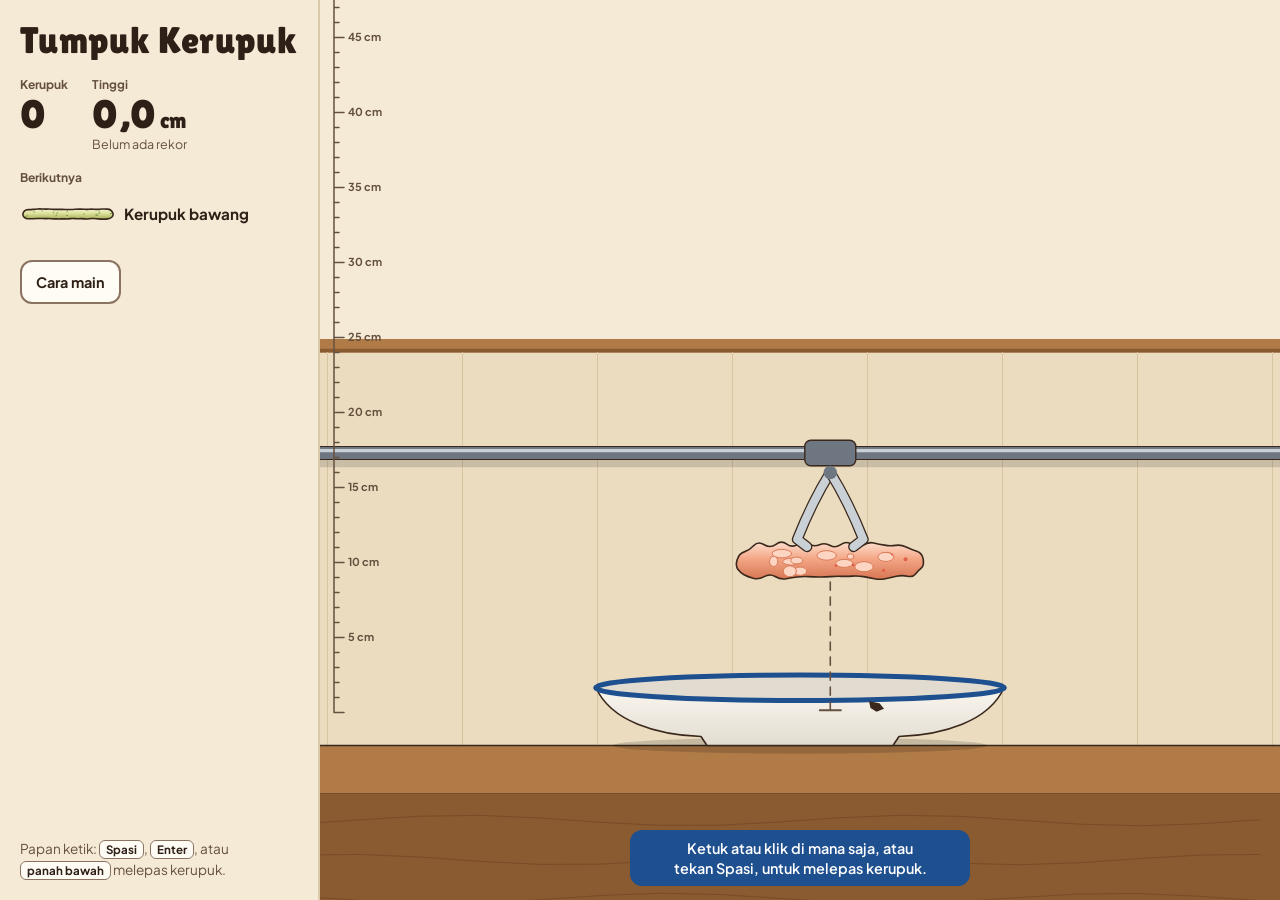
==== commit d8533482: "Tambah tiga game: Panjat Pinang, Es Teh Plastik, Gebok Sandal Game orisinal bertema lokal, digambar " ====
--- a/public/games/tumpuk-kerupuk/index.html
+++ b/public/games/tumpuk-kerupuk/index.html
@@ -117,7 +117,16 @@
   -webkit-touch-callout: none;
   cursor: pointer;
 }
-.panggung:focus-visible { outline: 3px solid var(--tinta); outline-offset: -5px; }
+/* Cincin fokus digambar sebagai ::after karena outline ke dalam tertutup kanvas yang absolut. */
+.panggung:focus-visible { outline: none; }
+.panggung:focus-visible::after {
+  content: "";
+  position: absolute;
+  inset: 5px 5px 5px calc(var(--lebar-sisi) + 5px);
+  border: 3px solid var(--tinta);
+  border-radius: 12px;
+  pointer-events: none;
+}
 #kanvas { position: absolute; inset: 0; width: 100%; height: 100%; display: block; }
 .petunjuk {
   position: absolute;
